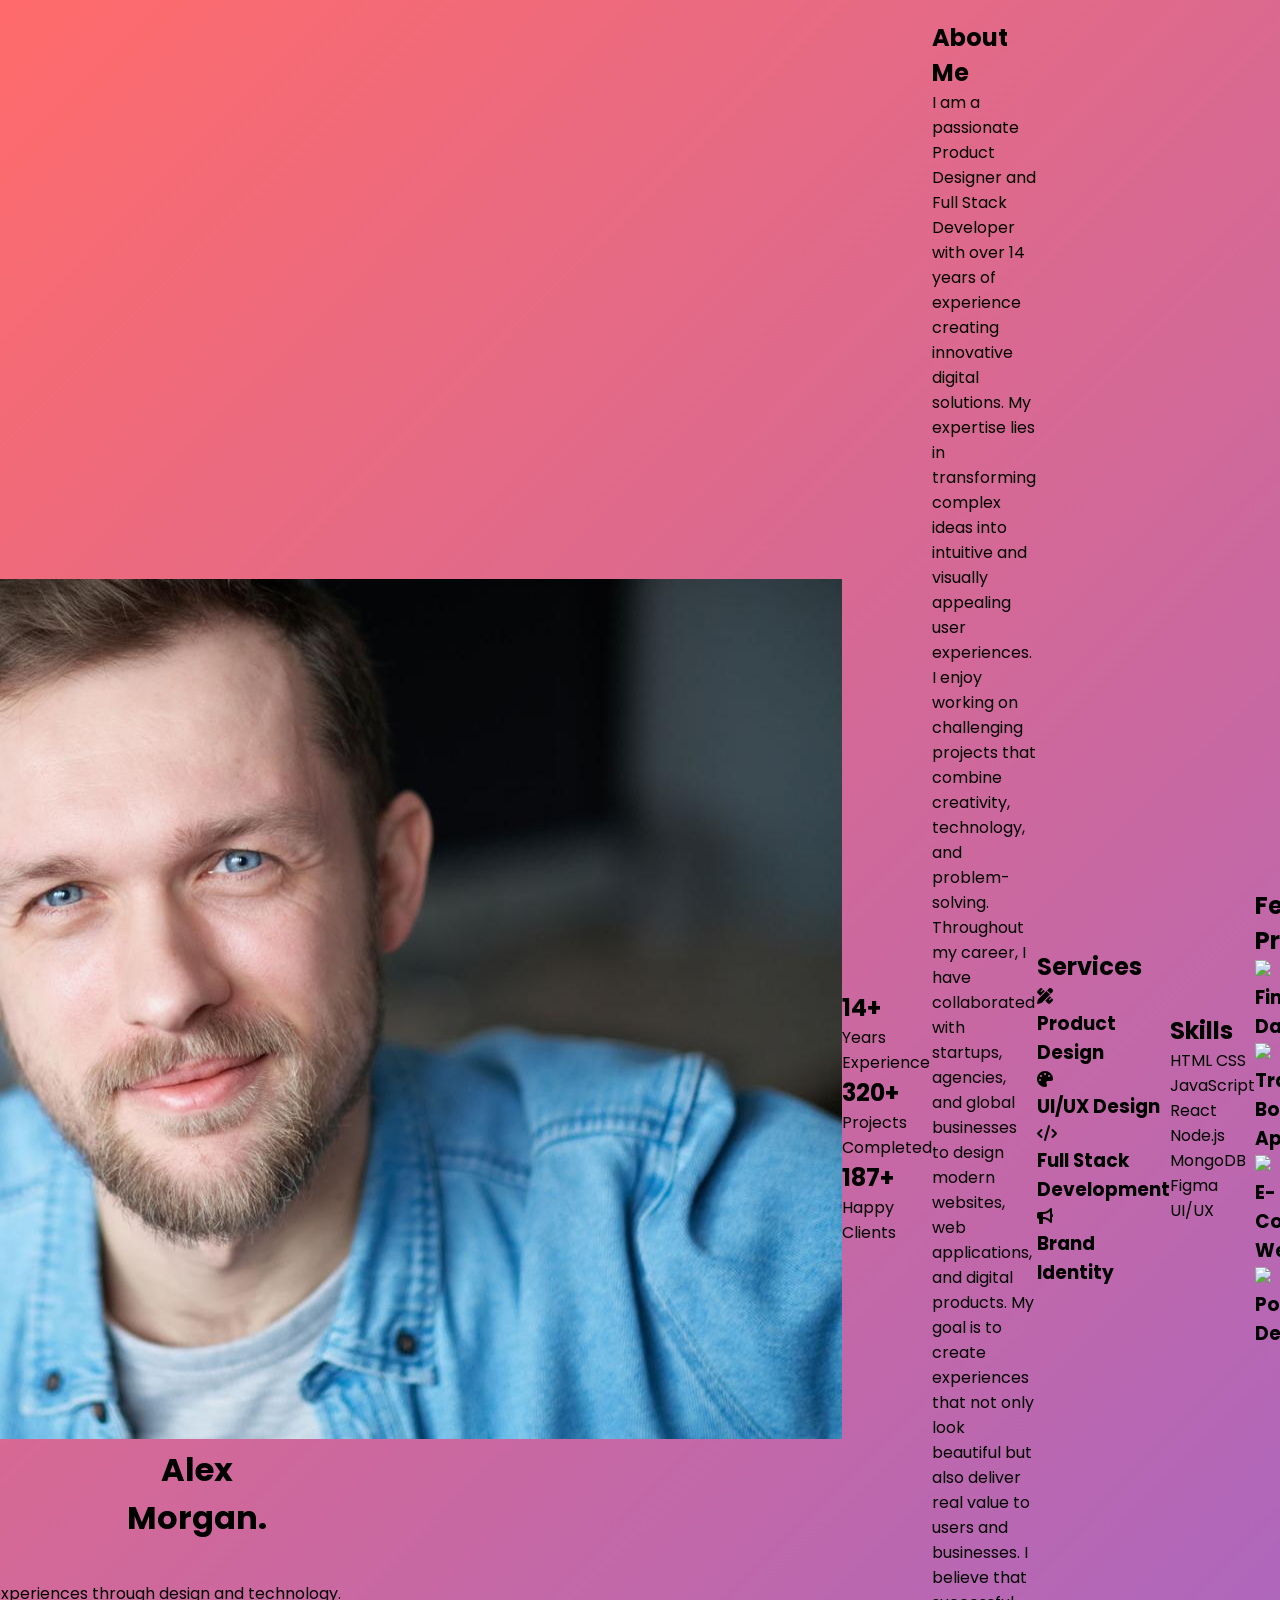
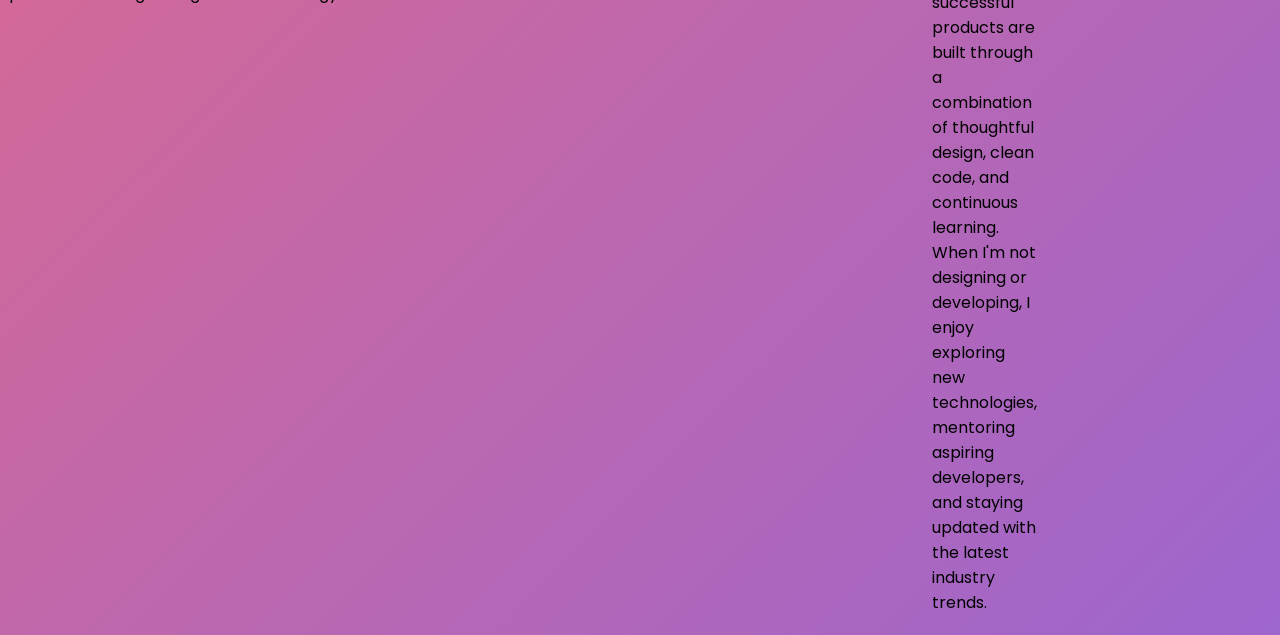
==== index2.html @ 1e2390bf "Add files via upload" ====
<!DOCTYPE html>
<html lang="en">
<head>
<meta charset="UTF-8">
<meta name="viewport" content="width=device-width, initial-scale=1.0">
<title>Alex Morgan | Portfolio</title>

<link rel="stylesheet" href="style.css">

<link href="https://fonts.googleapis.com/css2?family=Poppins:wght@300;400;500;600;700;800&display=swap" rel="stylesheet">

<link rel="stylesheet"
href="https://cdnjs.cloudflare.com/ajax/libs/font-awesome/6.5.1/css/all.min.css">
</head>

<body>

<header>
<nav>
<div class="logo">ALEX MORGAN</div>

<ul>
<li><a href="#home">Home</a></li>
<li><a href="#about">About</a></li>
<li><a href="#services">Services</a></li>
<li><a href="#projects">Projects</a></li>
<li><a href="#contact">Contact</a></li>
</ul>
</nav>
</header>

<!-- HERO -->

<section id="home" class="hero">

<div class="hero-left">
    <img src="Alex Morgan.jpg"
         alt="Alex Morgan">
</div>

<div class="hero-right">

<h1>Alex<br>Morgan.</h1>

<h3>Product Designer & Full Stack Developer</h3>

<p>
Helping startups and businesses create beautiful digital experiences through design and technology.
</p>

<div class="hero-buttons">
<a href="#projects" class="btn">My Work</a>
<a href="#contact" class="btn-outline">Hire Me</a>
</div>

<div class="socials">
<i class="fab fa-github"></i>
<i class="fab fa-linkedin"></i>
<i class="fab fa-instagram"></i>
<i class="fab fa-twitter"></i>
</div>

</div>

</section>

<!-- STATS -->

<section class="stats">

<div class="stat-box">
<h2>14+</h2>
<p>Years Experience</p>
</div>

<div class="stat-box">
<h2>320+</h2>
<p>Projects Completed</p>
</div>

<div class="stat-box">
<h2>187+</h2>
<p>Happy Clients</p>
</div>

</section>

<!-- ABOUT -->

<section id="about">

<h2 class="title">About Me</h2>

<p class="about-text">
I am a passionate Product Designer and Full Stack Developer with over 14 years of experience creating innovative digital solutions. My expertise lies in transforming complex ideas into intuitive and visually appealing user experiences. I enjoy working on challenging projects that combine creativity, technology, and problem-solving.
Throughout my career, I have collaborated with startups, agencies, and global businesses to design modern websites, web applications, and digital products. My goal is to create experiences that not only look beautiful but also deliver real value to users and businesses.
I believe that successful products are built through a combination of thoughtful design, clean code, and continuous learning. When I'm not designing or developing, I enjoy exploring new technologies, mentoring aspiring developers, and staying updated with the latest industry trends.
</p>
</section>

<!-- SERVICES -->

<section id="services">

<h2 class="title">Services</h2>

<div class="service-grid">

<div class="service-card">
<i class="fas fa-pen-ruler"></i>
<h3>Product Design</h3>
</div>

<div class="service-card">
<i class="fas fa-palette"></i>
<h3>UI/UX Design</h3>
</div>

<div class="service-card">
<i class="fas fa-code"></i>
<h3>Full Stack Development</h3>
</div>

<div class="service-card">
<i class="fas fa-bullhorn"></i>
<h3>Brand Identity</h3>
</div>

</div>

</section>

<!-- SKILLS -->

<section>

<h2 class="title">Skills</h2>

<div class="skills">

<span>HTML</span>
<span>CSS</span>
<span>JavaScript</span>
<span>React</span>
<span>Node.js</span>
<span>MongoDB</span>
<span>Figma</span>
<span>UI/UX</span>

</div>

</section>

<!-- PROJECTS -->

<section id="projects">

<h2 class="title">Featured Projects</h2>

<div class="project-grid">

<div class="project-card">
<img src="https://images.unsplash.com/photo-1551288049-bebda4e38f71?w=800">
<h3>FinTech Dashboard</h3>
</div>

<div class="project-card">
<img src="https://images.unsplash.com/photo-1488646953014-85cb44e25828?w=800">
<h3>Travel Booking App</h3>
</div>

<div class="project-card">
<img src="https://images.unsplash.com/photo-1556740749-887f6717d7e4?w=800">
<h3>E-Commerce Website</h3>
</div>

<div class="project-card">
<img src="https://images.unsplash.com/photo-1460925895917-afdab827c52f?w=800">
<h3>Portfolio Design</h3>
</div>

</div>

</section>

<!-- TESTIMONIAL -->

<section>

<h2 class="title">Testimonial</h2>

<div class="testimonial">
<p>
"Outstanding designer and developer. Delivered beyond expectations."
</p>

<h4>Sarah Wilson</h4>
</div>

</section>

<!-- CONTACT -->

<section id="contact">

<h2 class="title">Contact Me</h2>

<form>

<input type="text" placeholder="Your Name">

<input type="email" placeholder="Your Email">

<textarea rows="5" placeholder="Message"></textarea>

<button type="submit">Send Message</button>

</form>

</section>

<footer>
<p>© 2026 Alex Morgan Portfolio</p>
</footer>

<button id="topBtn">
<i class="fas fa-arrow-up"></i>
</button>

<script src="script.js"></script>

</body>
</html>
---- style.css ----
*{
    margin: 0;
    padding: 0;
    box-sizing: border-box;
}

body{
    font-family: 'Poppins', sans-serif;
    min-height: 100vh;
    display: flex;
    justify-content: center;
    align-items: center;

    background: linear-gradient(135deg, #ff6b6b, #6c63ff, #00c9a7);
    background-size: 300% 300%;
    animation: gradientMove 8s ease infinite;
    padding: 20px;
}

@keyframes gradientMove{
    0%{
        background-position: 0% 50%;
    }
    50%{
        background-position: 100% 50%;
    }
    100%{
        background-position: 0% 50%;
    }
}

.container{
    width: 100%;
    max-width: 500px;
}

.card{
    background: rgba(255,255,255,0.15);
    backdrop-filter: blur(12px);
    border: 1px solid rgba(255,255,255,0.2);

    padding: 35px;
    border-radius: 25px;

    box-shadow: 0 8px 32px rgba(0,0,0,0.2);
    color: white;
}

h1{
    text-align: center;
    margin-bottom: 10px;
    font-size: 2rem;
}

.subtitle{
    text-align: center;
    margin-bottom: 30px;
    color: #f1f1f1;
    font-size: 0.95rem;
}

.input-group{
    margin-bottom: 20px;
}

label{
    display: block;
    margin-bottom: 8px;
    font-weight: 500;
}

input,
select{
    width: 100%;
    padding: 14px;
    border: none;
    outline: none;
    border-radius: 12px;
    font-size: 1rem;
    background: rgba(255,255,255,0.9);
}

input:focus,
select:focus{
    border: 2px solid #6c63ff;
}

.button-group{
    display: flex;
    gap: 15px;
    margin-top: 25px;
}

button{
    flex: 1;
    padding: 14px;
    border: none;
    border-radius: 12px;
    font-size: 1rem;
    cursor: pointer;
    font-weight: 600;
    transition: 0.3s;
}

#convertBtn{
    background: #ffffff;
    color: #6c63ff;
}

#convertBtn:hover{
    transform: translateY(-3px);
    background: #f5f5f5;
}

.reset{
    background: #ff4d6d;
    color: white;
}

.reset:hover{
    transform: translateY(-3px);
    background: #ff3355;
}

.result-box{
    margin-top: 30px;
    background: rgba(255,255,255,0.15);
    padding: 20px;
    border-radius: 15px;
    text-align: center;
}

.result-box h2{
    margin-bottom: 10px;
    font-size: 1.3rem;
}

#result{
    font-size: 2rem;
    font-weight: bold;
    color: #fff;
}

@media(max-width: 500px){

    .card{
        padding: 25px;
    }

    h1{
        font-size: 1.6rem;
    }

    #result{
        font-size: 1.5rem;
    }
}
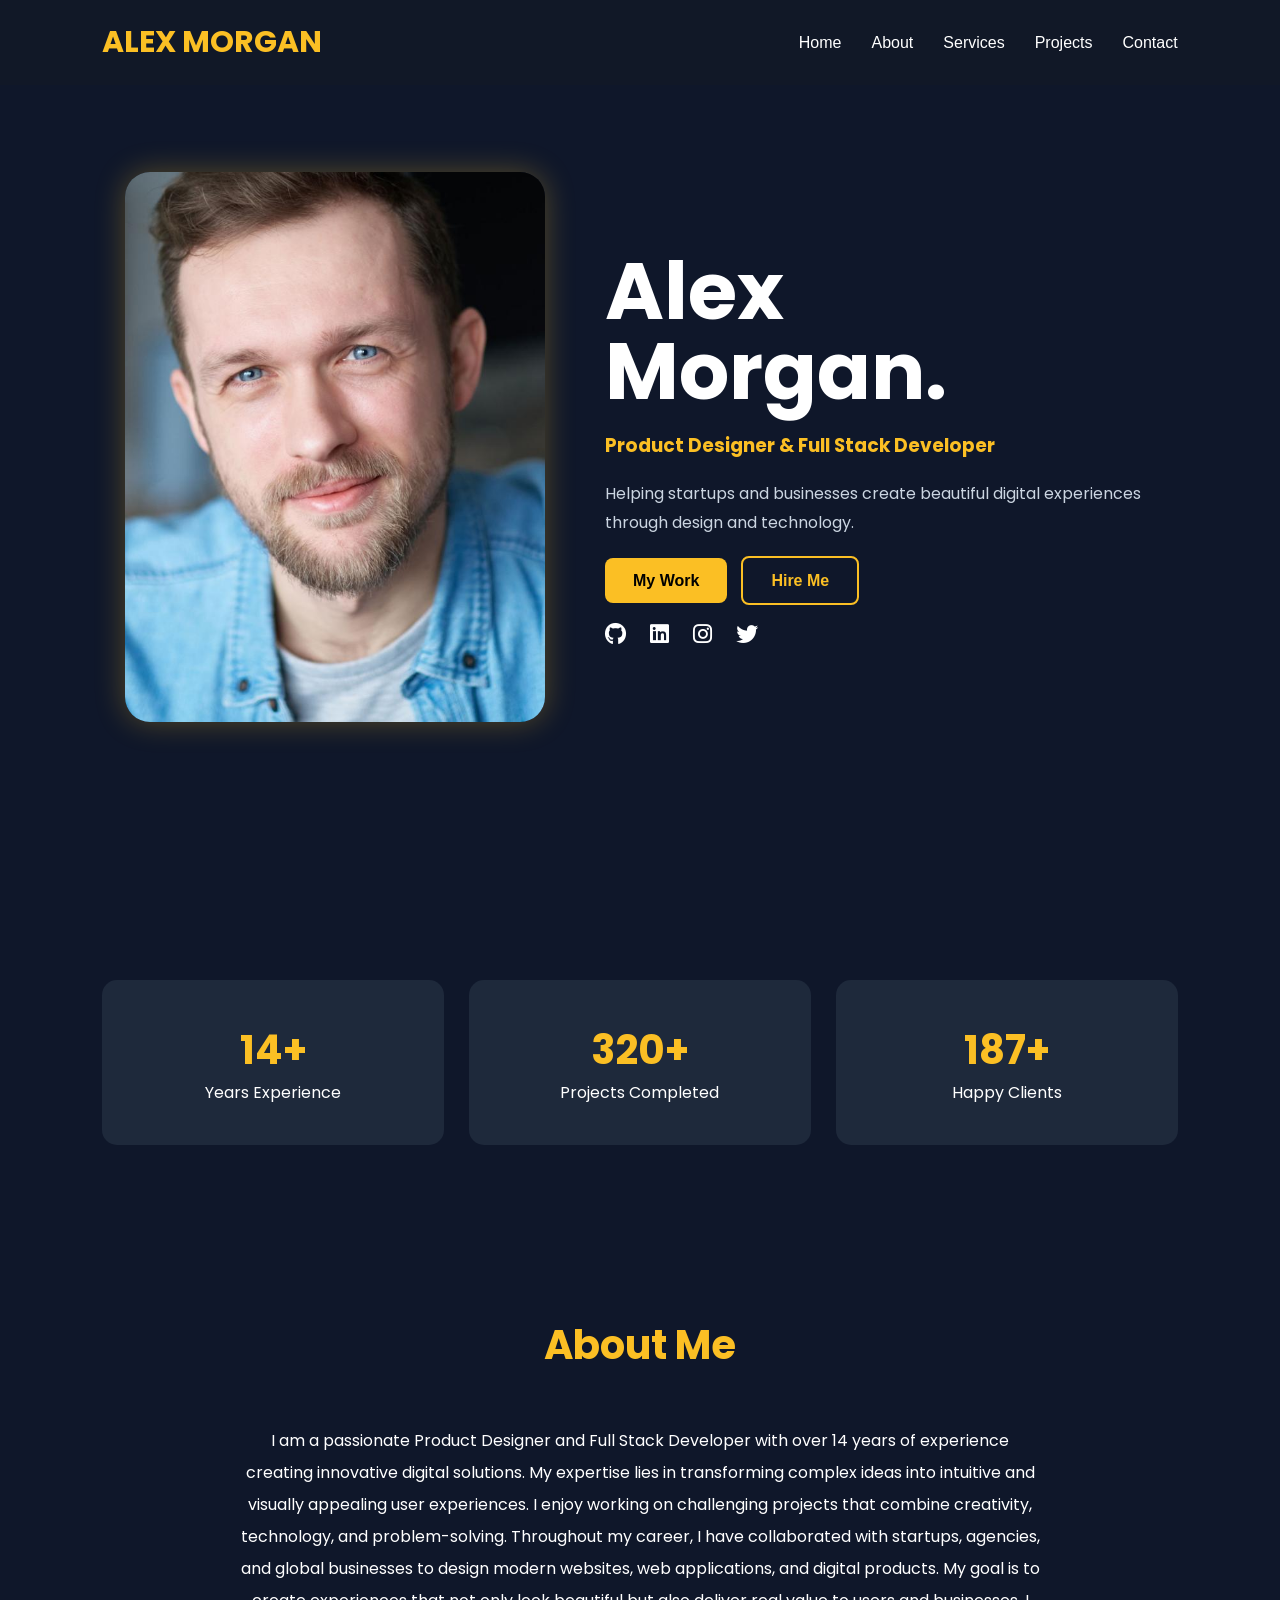
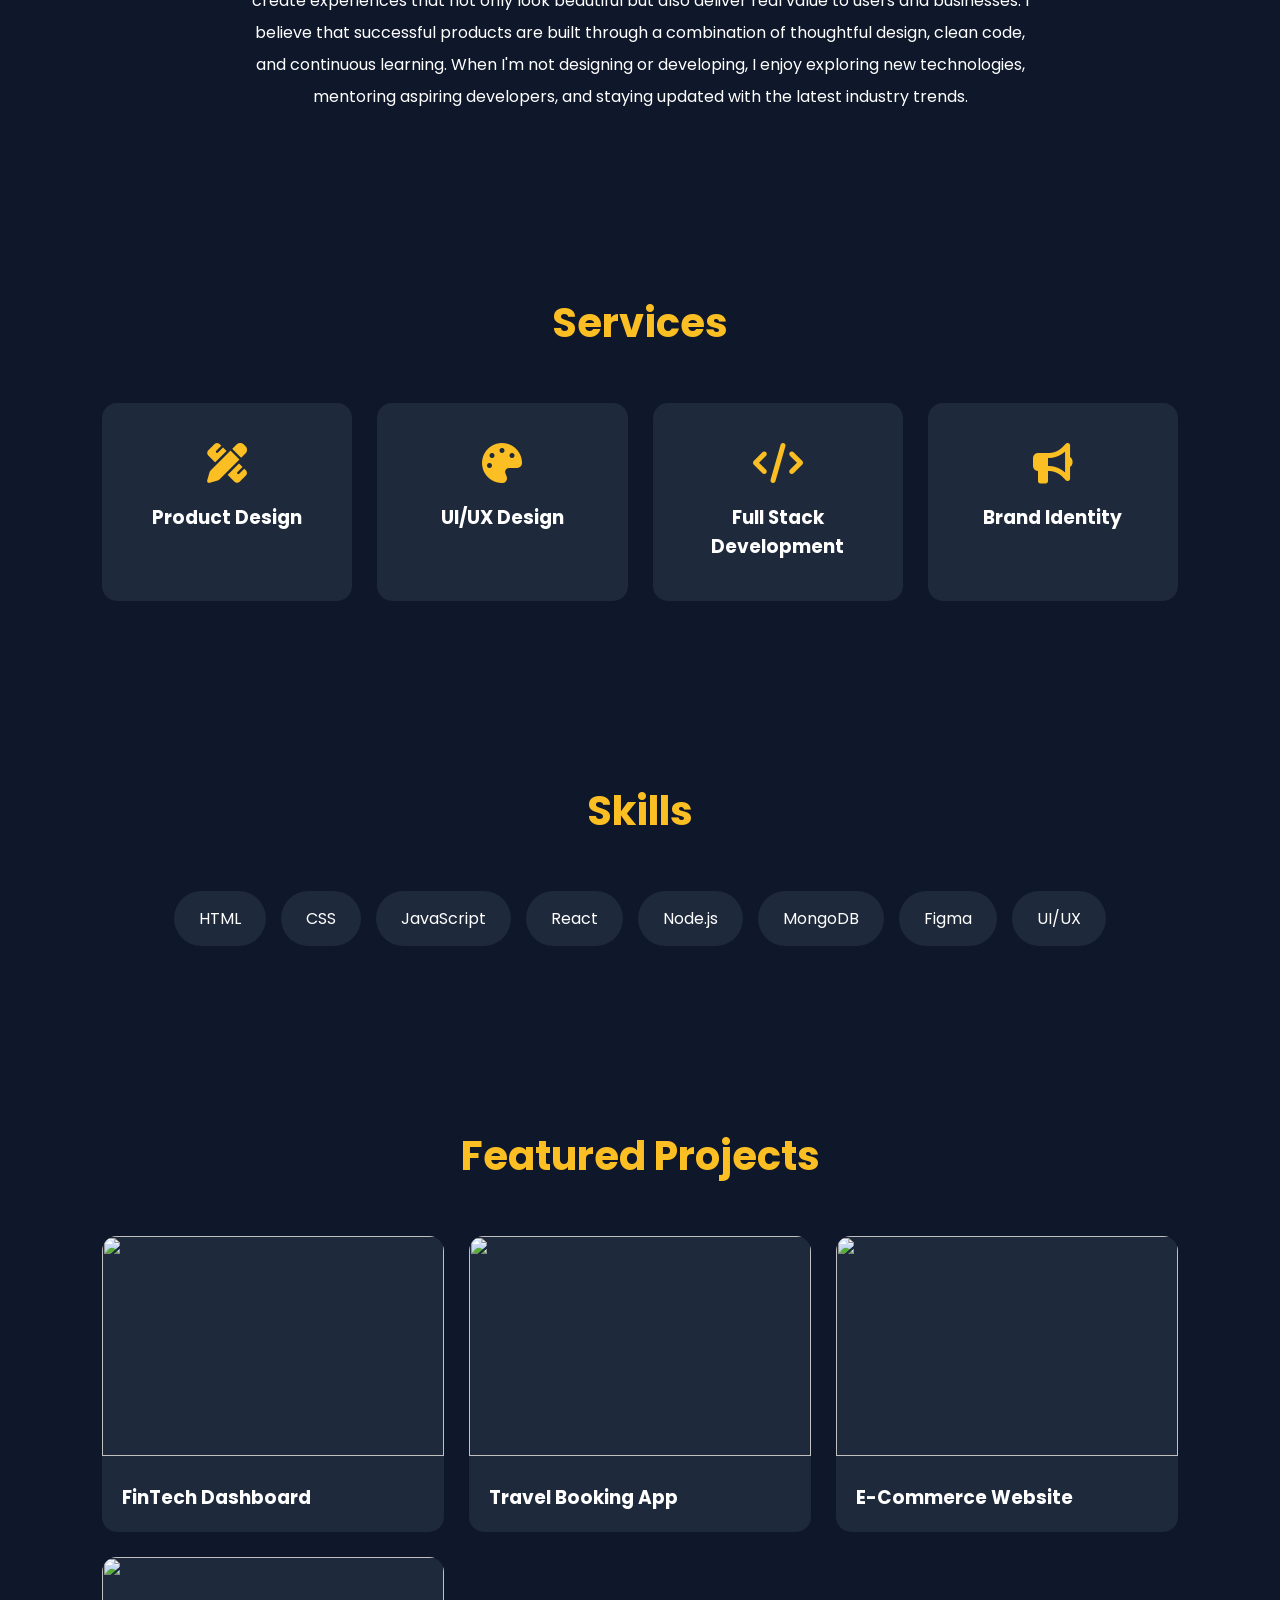
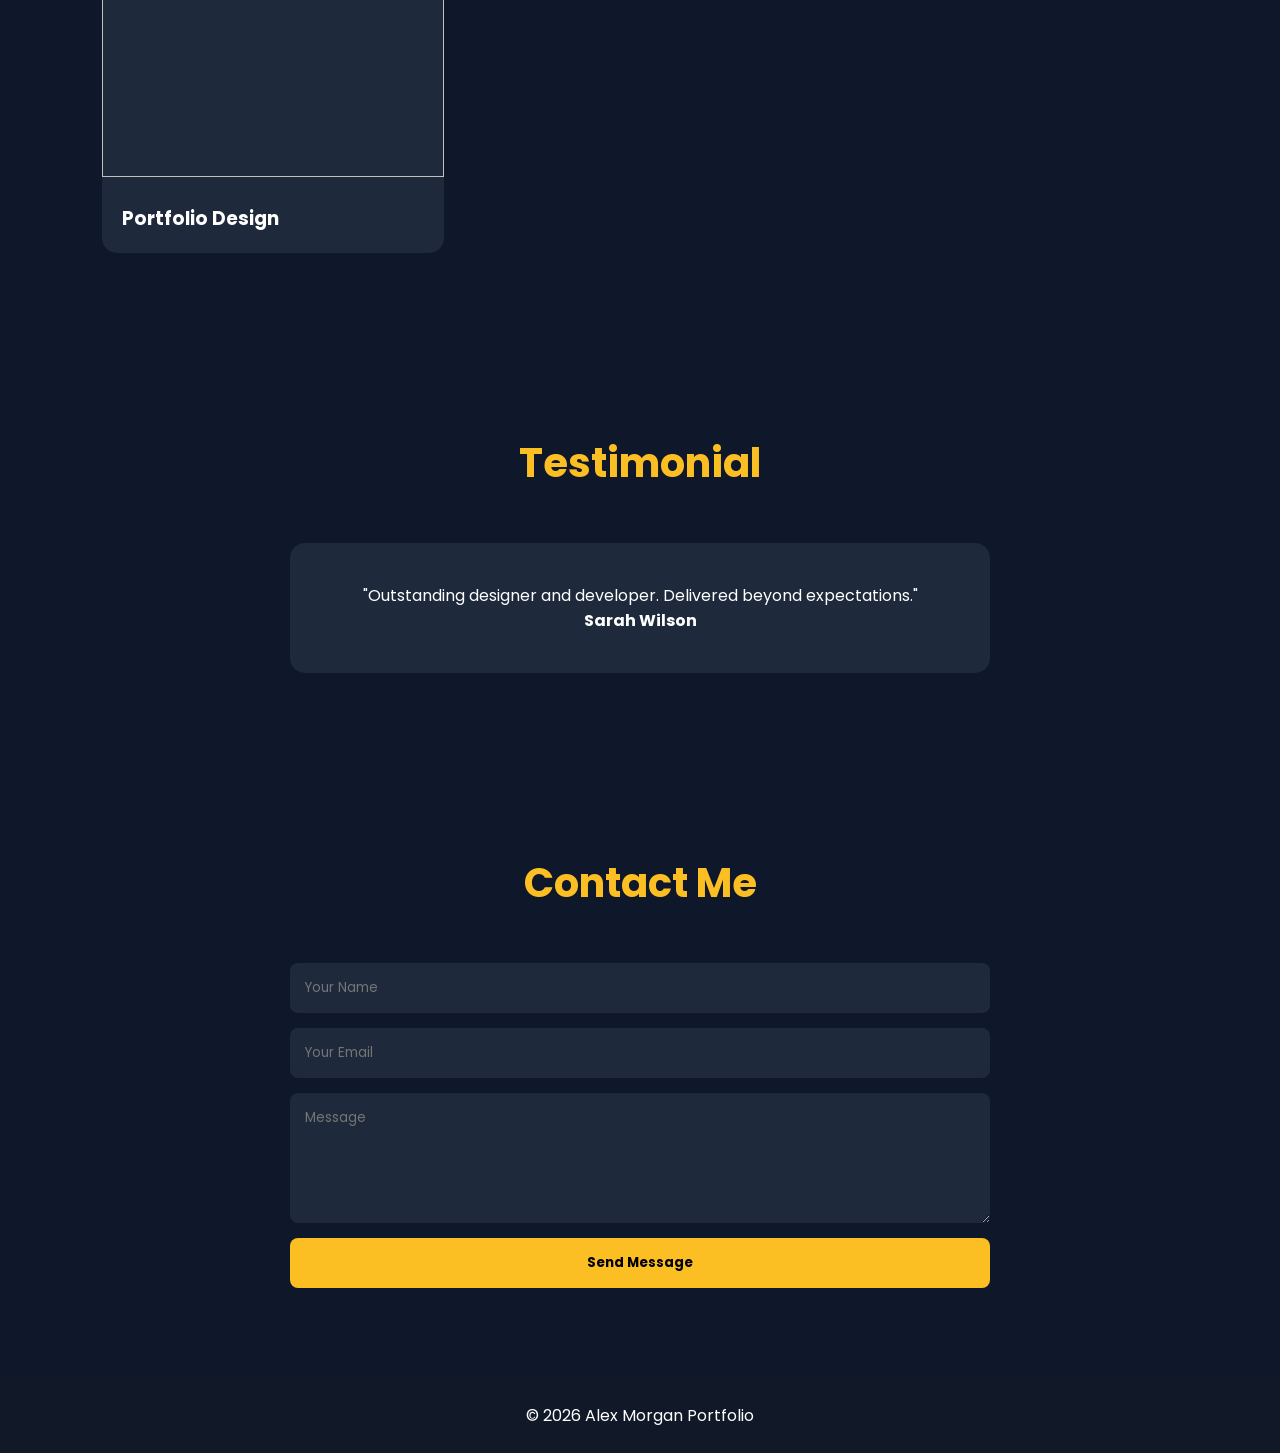
==== commit 7b1ad1f9: "first commit" ====
--- a/index2.html
+++ b/index2.html
@@ -5,7 +5,7 @@
 <meta name="viewport" content="width=device-width, initial-scale=1.0">
 <title>Alex Morgan | Portfolio</title>
 
-<link rel="stylesheet" href="style.css">
+<link rel="stylesheet" href="style2.css">
 
 <link href="https://fonts.googleapis.com/css2?family=Poppins:wght@300;400;500;600;700;800&display=swap" rel="stylesheet">
 
@@ -227,7 +227,7 @@
 <i class="fas fa-arrow-up"></i>
 </button>
 
-<script src="script.js"></script>
+<script src="script2.js"></script>
 
 </body>
-</html>+</html>
--- a/style2.css
+++ b/style2.css
@@ -0,0 +1,297 @@
+*{
+margin:0;
+padding:0;
+box-sizing:border-box;
+font-family:'Poppins',sans-serif;
+scroll-behavior:smooth;
+}
+
+body{
+background:#0f172a;
+color:white;
+}
+
+header{
+position:fixed;
+width:100%;
+top:0;
+background:#111827;
+z-index:1000;
+}
+
+nav{
+display:flex;
+justify-content:space-between;
+align-items:center;
+padding:20px 8%;
+}
+
+.logo{
+font-size:30px;
+font-weight:700;
+color:#fbbf24;
+}
+
+nav ul{
+display:flex;
+list-style:none;
+}
+
+nav ul li{
+margin-left:30px;
+}
+
+nav ul a{
+text-decoration:none;
+color:white;
+font-weight:500;
+}
+
+.hero{
+min-height:100vh;
+display:flex;
+align-items:center;
+justify-content:center;
+padding:120px 8%;
+gap:60px;
+}
+
+.hero-left img{
+width:420px;
+height:550px;
+object-fit:cover;
+border-radius:25px;
+box-shadow:0 0 30px rgba(251,191,36,.3);
+}
+
+.hero-right{
+max-width:550px;
+}
+
+.hero-right h1{
+font-size:80px;
+line-height:1;
+}
+
+.hero-right h3{
+margin:20px 0;
+color:#fbbf24;
+}
+
+.hero-right p{
+color:#cbd5e1;
+line-height:1.8;
+}
+
+.hero-buttons{
+margin-top:30px;
+}
+
+.btn,
+.btn-outline{
+padding:14px 28px;
+border-radius:8px;
+text-decoration:none;
+margin-right:10px;
+font-weight:600;
+}
+
+.btn{
+background:#fbbf24;
+color:black;
+}
+
+.btn-outline{
+border:2px solid #fbbf24;
+color:#fbbf24;
+}
+
+.socials{
+margin-top:30px;
+}
+
+.socials i{
+font-size:22px;
+margin-right:20px;
+cursor:pointer;
+}
+
+.stats{
+display:grid;
+grid-template-columns:repeat(3,1fr);
+gap:25px;
+padding:80px 8%;
+}
+
+.stat-box{
+background:#1e293b;
+padding:40px;
+text-align:center;
+border-radius:15px;
+}
+
+.stat-box h2{
+color:#fbbf24;
+font-size:40px;
+}
+
+section{
+padding:90px 8%;
+}
+
+.title{
+text-align:center;
+font-size:40px;
+margin-bottom:50px;
+color:#fbbf24;
+}
+
+.about-text{
+max-width:800px;
+margin:auto;
+text-align:center;
+line-height:2;
+}
+
+.service-grid{
+display:grid;
+grid-template-columns:repeat(auto-fit,minmax(250px,1fr));
+gap:25px;
+}
+
+.service-card{
+background:#1e293b;
+padding:40px;
+text-align:center;
+border-radius:15px;
+transition:.4s;
+}
+
+.service-card:hover{
+transform:translateY(-10px);
+}
+
+.service-card i{
+font-size:40px;
+color:#fbbf24;
+margin-bottom:20px;
+}
+
+.skills{
+display:flex;
+flex-wrap:wrap;
+justify-content:center;
+gap:15px;
+}
+
+.skills span{
+background:#1e293b;
+padding:15px 25px;
+border-radius:30px;
+}
+
+.project-grid{
+display:grid;
+grid-template-columns:repeat(auto-fit,minmax(280px,1fr));
+gap:25px;
+}
+
+.project-card{
+background:#1e293b;
+border-radius:15px;
+overflow:hidden;
+transition:.4s;
+}
+
+.project-card:hover{
+transform:scale(1.05);
+}
+
+.project-card img{
+width:100%;
+height:220px;
+object-fit:cover;
+}
+
+.project-card h3{
+padding:20px;
+}
+
+.testimonial{
+background:#1e293b;
+max-width:700px;
+margin:auto;
+padding:40px;
+border-radius:15px;
+text-align:center;
+}
+
+form{
+max-width:700px;
+margin:auto;
+display:flex;
+flex-direction:column;
+gap:15px;
+}
+
+form input,
+form textarea{
+padding:15px;
+background:#1e293b;
+border:none;
+color:white;
+border-radius:8px;
+}
+
+form button{
+padding:15px;
+background:#fbbf24;
+border:none;
+font-weight:bold;
+border-radius:8px;
+cursor:pointer;
+}
+
+footer{
+background:#111827;
+padding:25px;
+text-align:center;
+}
+
+#topBtn{
+position:fixed;
+bottom:25px;
+right:25px;
+background:#fbbf24;
+border:none;
+padding:15px;
+border-radius:50%;
+cursor:pointer;
+display:none;
+}
+
+@media(max-width:900px){
+
+.hero{
+flex-direction:column;
+text-align:center;
+}
+
+.hero-right h1{
+font-size:60px;
+}
+
+.hero-left img{
+width:300px;
+height:400px;
+}
+
+.stats{
+grid-template-columns:1fr;
+}
+
+nav ul{
+display:none;
+}
+
+}
